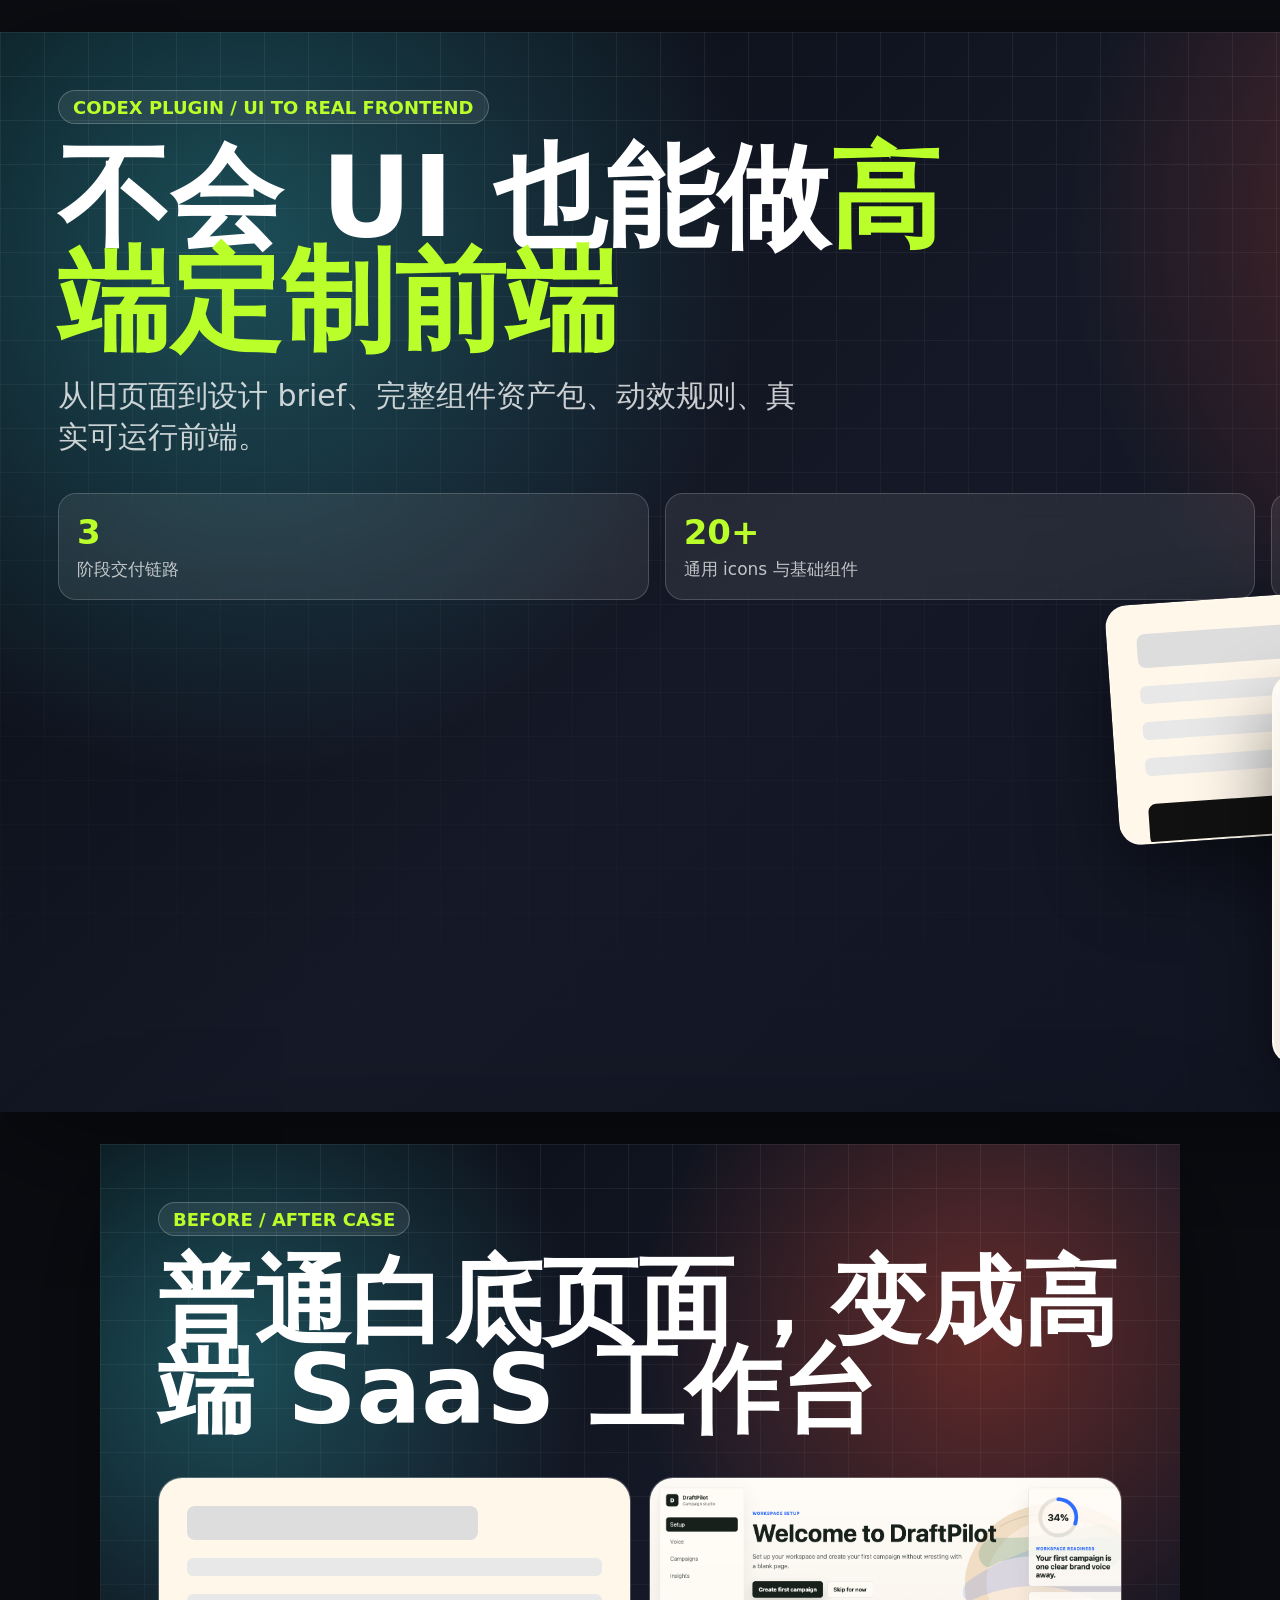
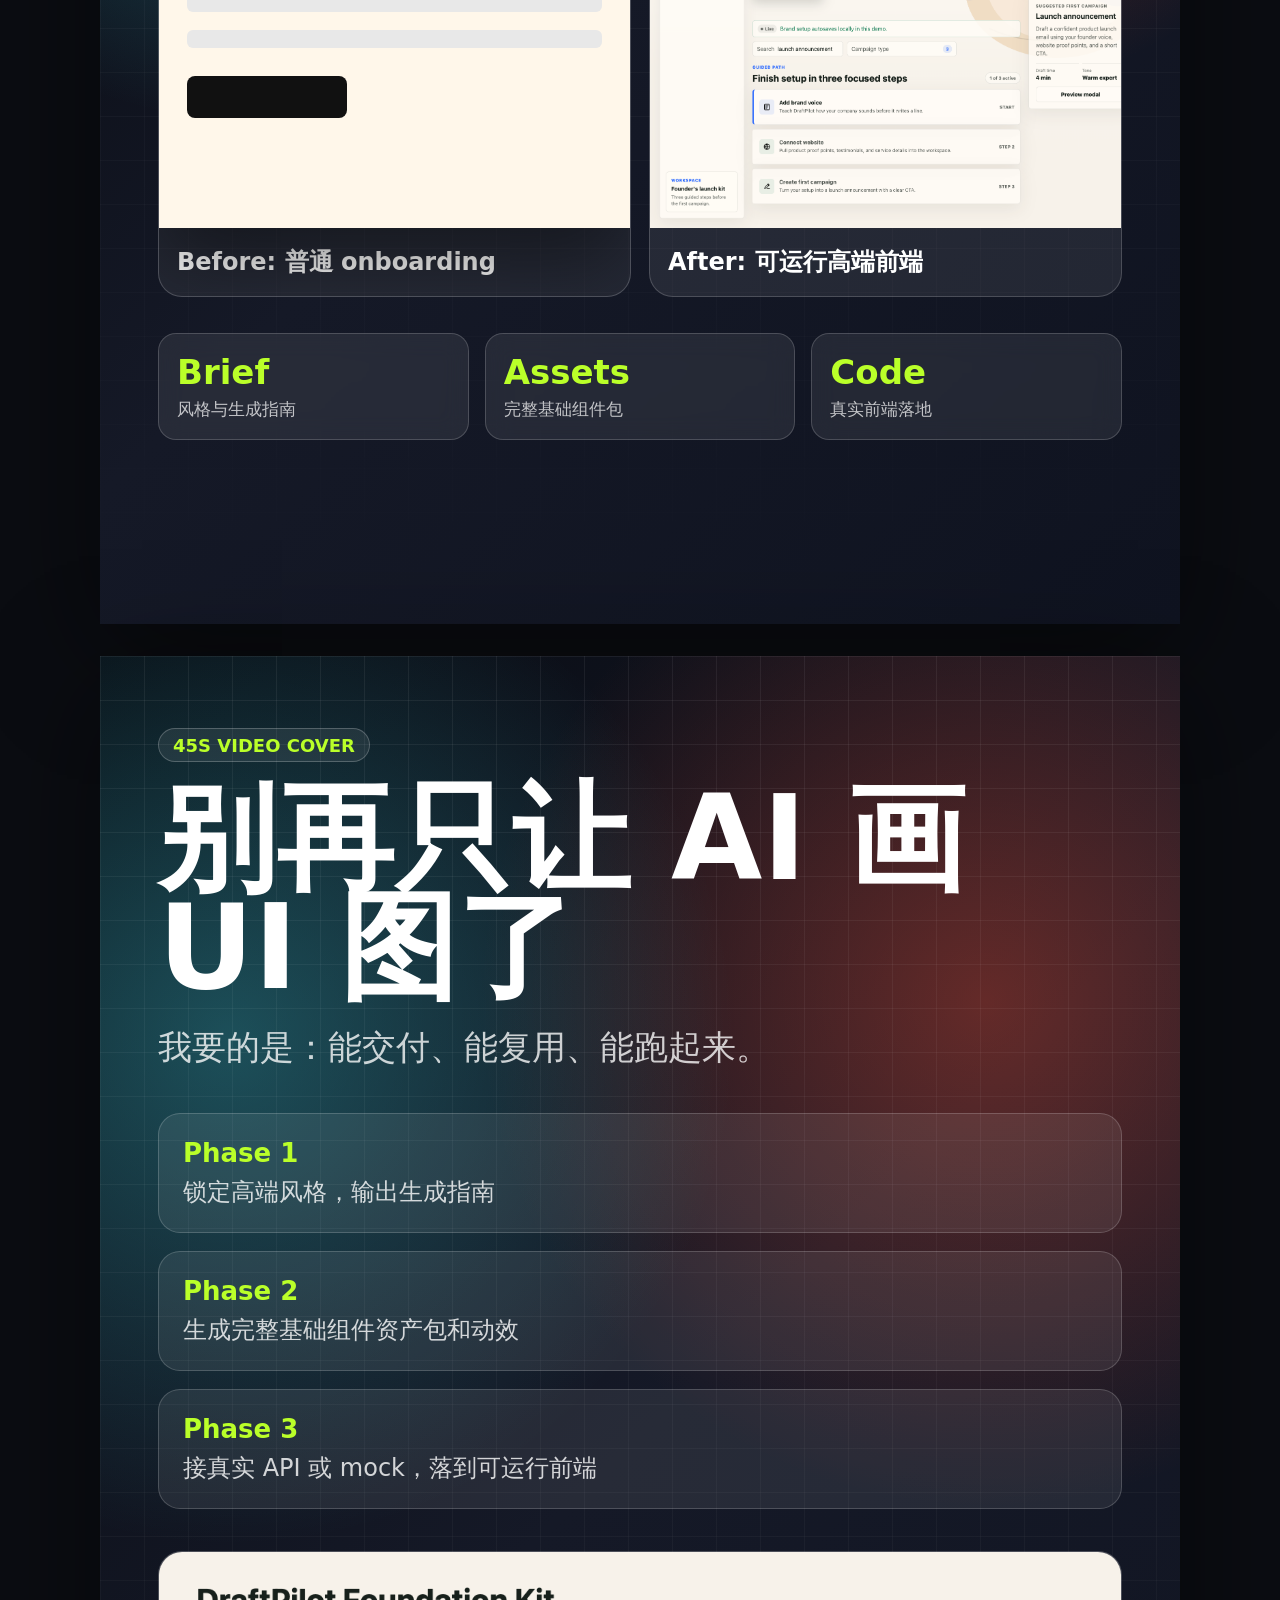
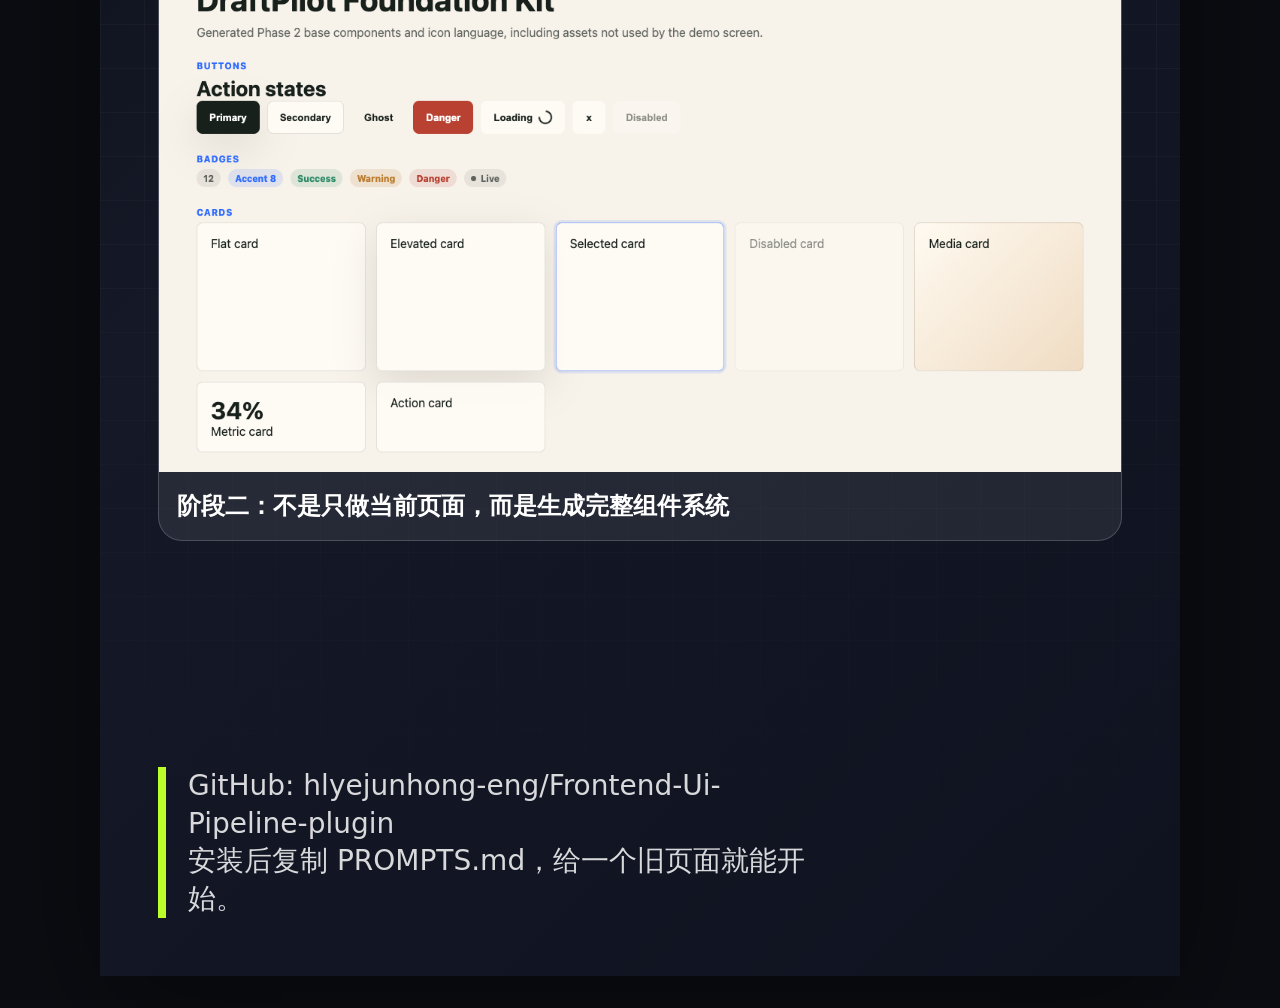
==== launch-kit/social-assets/index.html @ e6e09268 "Add social launch kit" ====
<!doctype html>
<html lang="zh-CN">
  <head>
    <meta charset="utf-8" />
    <meta name="viewport" content="width=device-width, initial-scale=1" />
    <title>Frontend UI Pipeline Social Assets</title>
    <style>
      :root {
        --ink: #080b12;
        --electric: #2e6bff;
        --acid: #baff29;
        --hot: #ff4d2e;
        --paper: #fff7ea;
        --cyan: #44f3ff;
      }

      * {
        box-sizing: border-box;
      }

      body {
        margin: 0;
        background: #0b0d12;
        font-family: Inter, ui-sans-serif, system-ui, -apple-system, BlinkMacSystemFont, "Segoe UI", sans-serif;
        color: white;
      }

      .board {
        position: relative;
        overflow: hidden;
        margin: 32px auto;
        background:
          radial-gradient(circle at 12% 20%, rgba(68, 243, 255, 0.28), transparent 28%),
          radial-gradient(circle at 82% 18%, rgba(255, 77, 46, 0.34), transparent 28%),
          linear-gradient(135deg, #080b12 0%, #151927 44%, #0f1320 100%);
        box-shadow: 0 30px 120px rgba(0, 0, 0, 0.45);
      }

      .board::before {
        position: absolute;
        inset: 0;
        background-image:
          linear-gradient(rgba(255,255,255,0.08) 1px, transparent 1px),
          linear-gradient(90deg, rgba(255,255,255,0.08) 1px, transparent 1px);
        background-size: 44px 44px;
        mask-image: linear-gradient(180deg, rgba(0,0,0,0.8), transparent);
        content: "";
      }

      .content {
        position: relative;
        z-index: 1;
        height: 100%;
        padding: 58px;
      }

      .tag {
        display: inline-flex;
        align-items: center;
        min-height: 34px;
        border: 1px solid rgba(255,255,255,0.22);
        border-radius: 999px;
        padding: 0 14px;
        color: var(--acid);
        background: rgba(255,255,255,0.08);
        font-size: 18px;
        font-weight: 900;
        letter-spacing: 0;
        text-transform: uppercase;
      }

      h1 {
        max-width: 980px;
        margin: 22px 0 0;
        font-size: 112px;
        line-height: 0.92;
        letter-spacing: 0;
      }

      h1 span {
        color: var(--acid);
      }

      .sub {
        max-width: 740px;
        margin: 24px 0 0;
        color: rgba(255,255,255,0.78);
        font-size: 30px;
        line-height: 1.35;
      }

      .proof {
        display: grid;
        grid-template-columns: repeat(3, 1fr);
        gap: 16px;
        margin-top: 36px;
      }

      .proof-card {
        border: 1px solid rgba(255,255,255,0.18);
        border-radius: 18px;
        padding: 18px;
        background: rgba(255,255,255,0.08);
        backdrop-filter: blur(12px);
      }

      .proof-card strong {
        display: block;
        color: var(--acid);
        font-size: 34px;
      }

      .proof-card span {
        display: block;
        margin-top: 6px;
        color: rgba(255,255,255,0.72);
        font-size: 17px;
      }

      .screen-stack {
        position: absolute;
        right: 48px;
        bottom: 48px;
        width: 760px;
        height: 470px;
      }

      .screen {
        position: absolute;
        overflow: hidden;
        border: 2px solid rgba(255,255,255,0.2);
        border-radius: 22px;
        background: var(--paper);
        box-shadow: 0 36px 80px rgba(0,0,0,0.45);
      }

      .screen img {
        width: 100%;
        height: 100%;
        object-fit: cover;
        object-position: left top;
        display: block;
      }

      .screen.after {
        right: 0;
        bottom: 0;
        width: 600px;
        height: 390px;
      }

      .screen.before {
        left: 0;
        top: 0;
        width: 360px;
        height: 240px;
        padding: 28px;
        color: #111;
        transform: rotate(-4deg);
      }

      .wire-title {
        width: 70%;
        height: 34px;
        border-radius: 8px;
        background: #ddd;
      }

      .wire-line {
        height: 18px;
        margin-top: 18px;
        border-radius: 6px;
        background: #e8e8e8;
      }

      .wire-button {
        width: 160px;
        height: 42px;
        margin-top: 28px;
        border-radius: 8px;
        background: #111;
      }

      .arrow {
        position: absolute;
        left: 270px;
        top: 190px;
        color: var(--acid);
        font-size: 98px;
        font-weight: 900;
        transform: rotate(-8deg);
      }

      .wide {
        width: 1920px;
        height: 1080px;
      }

      .square {
        width: 1080px;
        height: 1080px;
      }

      .story {
        width: 1080px;
        height: 1920px;
      }

      .square h1 {
        font-size: 96px;
      }

      .square .screen-stack {
        right: 42px;
        bottom: 48px;
        width: 820px;
      }

      .story .content {
        padding: 72px 58px;
      }

      .story h1 {
        font-size: 118px;
      }

      .story .sub {
        font-size: 34px;
      }

      .steps {
        display: grid;
        gap: 18px;
        margin-top: 42px;
      }

      .step {
        border: 1px solid rgba(255,255,255,0.18);
        border-radius: 22px;
        padding: 24px;
        background: rgba(255,255,255,0.08);
      }

      .step b {
        color: var(--acid);
        font-size: 26px;
      }

      .step span {
        display: block;
        margin-top: 8px;
        color: rgba(255,255,255,0.8);
        font-size: 24px;
      }

      .qr-block {
        position: absolute;
        left: 58px;
        bottom: 58px;
        max-width: 680px;
        border-left: 8px solid var(--acid);
        padding-left: 22px;
        color: rgba(255,255,255,0.84);
        font-size: 28px;
        line-height: 1.35;
      }

      .case-grid {
        display: grid;
        grid-template-columns: 1fr 1fr;
        gap: 18px;
        margin-top: 42px;
      }

      .case-panel {
        overflow: hidden;
        border: 1px solid rgba(255,255,255,0.18);
        border-radius: 24px;
        background: rgba(255,255,255,0.08);
      }

      .case-panel img {
        width: 100%;
        height: 350px;
        object-fit: cover;
        object-position: left top;
        display: block;
      }

      .case-panel strong {
        display: block;
        padding: 18px;
        font-size: 24px;
      }
    </style>
  </head>
  <body>
    <section class="board wide" id="cover-wide">
      <div class="content">
        <div class="tag">Codex Plugin / UI to Real Frontend</div>
        <h1>不会 UI 也能做<span>高端定制前端</span></h1>
        <p class="sub">从旧页面到设计 brief、完整组件资产包、动效规则、真实可运行前端。</p>
        <div class="proof">
          <div class="proof-card"><strong>3</strong><span>阶段交付链路</span></div>
          <div class="proof-card"><strong>20+</strong><span>通用 icons 与基础组件</span></div>
          <div class="proof-card"><strong>Run</strong><span>直接打开可运行 demo</span></div>
        </div>
        <div class="screen-stack">
          <div class="screen before">
            <div class="wire-title"></div>
            <div class="wire-line"></div>
            <div class="wire-line"></div>
            <div class="wire-line"></div>
            <div class="wire-button"></div>
          </div>
          <div class="arrow">→</div>
          <div class="screen after">
            <img src="../../examples/demo-draftpilot/evidence/screenshots/draftpilot-desktop.png" alt="DraftPilot after redesign" />
          </div>
        </div>
      </div>
    </section>

    <section class="board square" id="case-square">
      <div class="content">
        <div class="tag">Before / After Case</div>
        <h1>普通白底页面，变成高端 SaaS 工作台</h1>
        <div class="case-grid">
          <div class="case-panel">
            <div class="screen before" style="position:relative; width:100%; height:350px; transform:none; border:0; border-radius:0;">
              <div class="wire-title"></div>
              <div class="wire-line"></div>
              <div class="wire-line"></div>
              <div class="wire-line"></div>
              <div class="wire-button"></div>
            </div>
            <strong>Before: 普通 onboarding</strong>
          </div>
          <div class="case-panel">
            <img src="../../examples/demo-draftpilot/evidence/screenshots/draftpilot-desktop.png" alt="After premium UI" />
            <strong>After: 可运行高端前端</strong>
          </div>
        </div>
        <div class="proof">
          <div class="proof-card"><strong>Brief</strong><span>风格与生成指南</span></div>
          <div class="proof-card"><strong>Assets</strong><span>完整基础组件包</span></div>
          <div class="proof-card"><strong>Code</strong><span>真实前端落地</span></div>
        </div>
      </div>
    </section>

    <section class="board story" id="story-vertical">
      <div class="content">
        <div class="tag">45s Video Cover</div>
        <h1>别再只让 AI 画 UI 图了</h1>
        <p class="sub">我要的是：能交付、能复用、能跑起来。</p>
        <div class="steps">
          <div class="step"><b>Phase 1</b><span>锁定高端风格，输出生成指南</span></div>
          <div class="step"><b>Phase 2</b><span>生成完整基础组件资产包和动效</span></div>
          <div class="step"><b>Phase 3</b><span>接真实 API 或 mock，落到可运行前端</span></div>
        </div>
        <div class="case-panel" style="margin-top:42px;">
          <img src="../../examples/demo-draftpilot/phase2/design-system/component-gallery.png" alt="Foundation component gallery" style="height:520px;" />
          <strong>阶段二：不是只做当前页面，而是生成完整组件系统</strong>
        </div>
        <div class="qr-block">
          GitHub: hlyejunhong-eng/Frontend-Ui-Pipeline-plugin<br />
          安装后复制 PROMPTS.md，给一个旧页面就能开始。
        </div>
      </div>
    </section>
  </body>
</html>
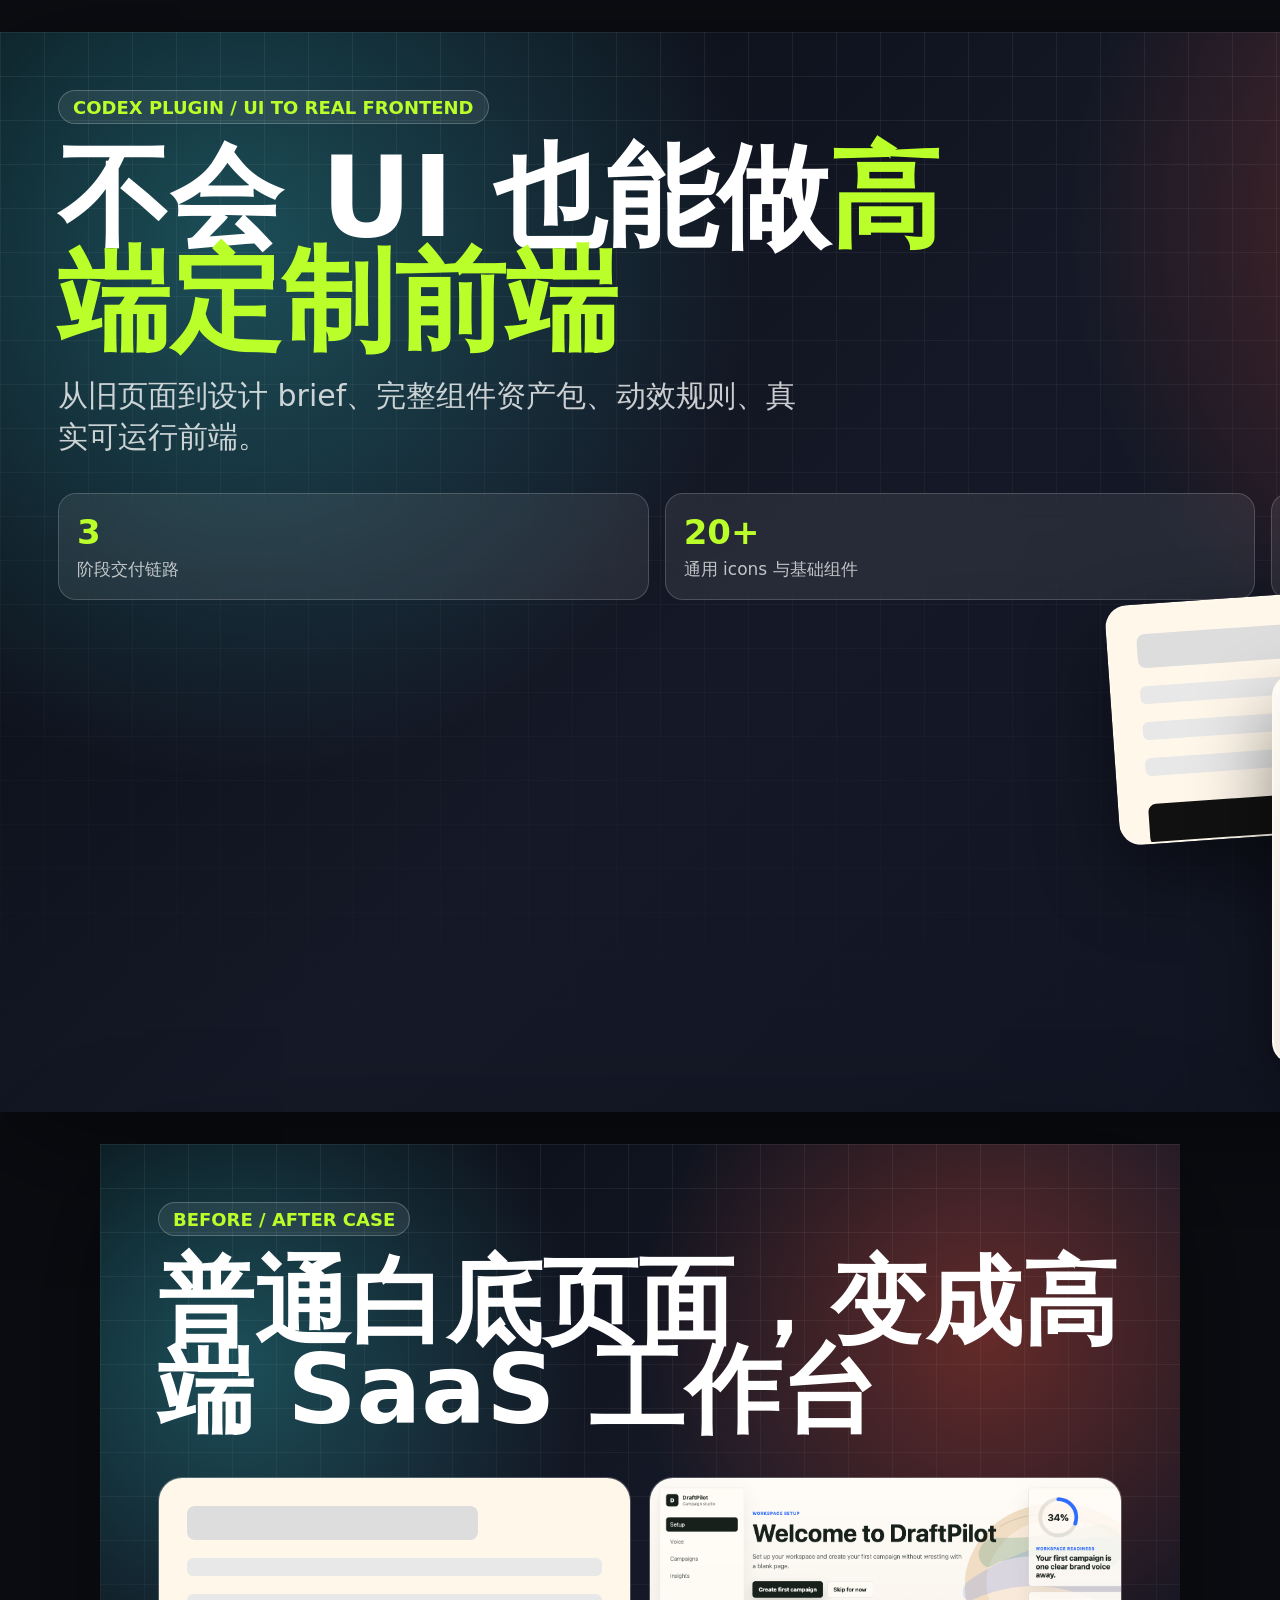
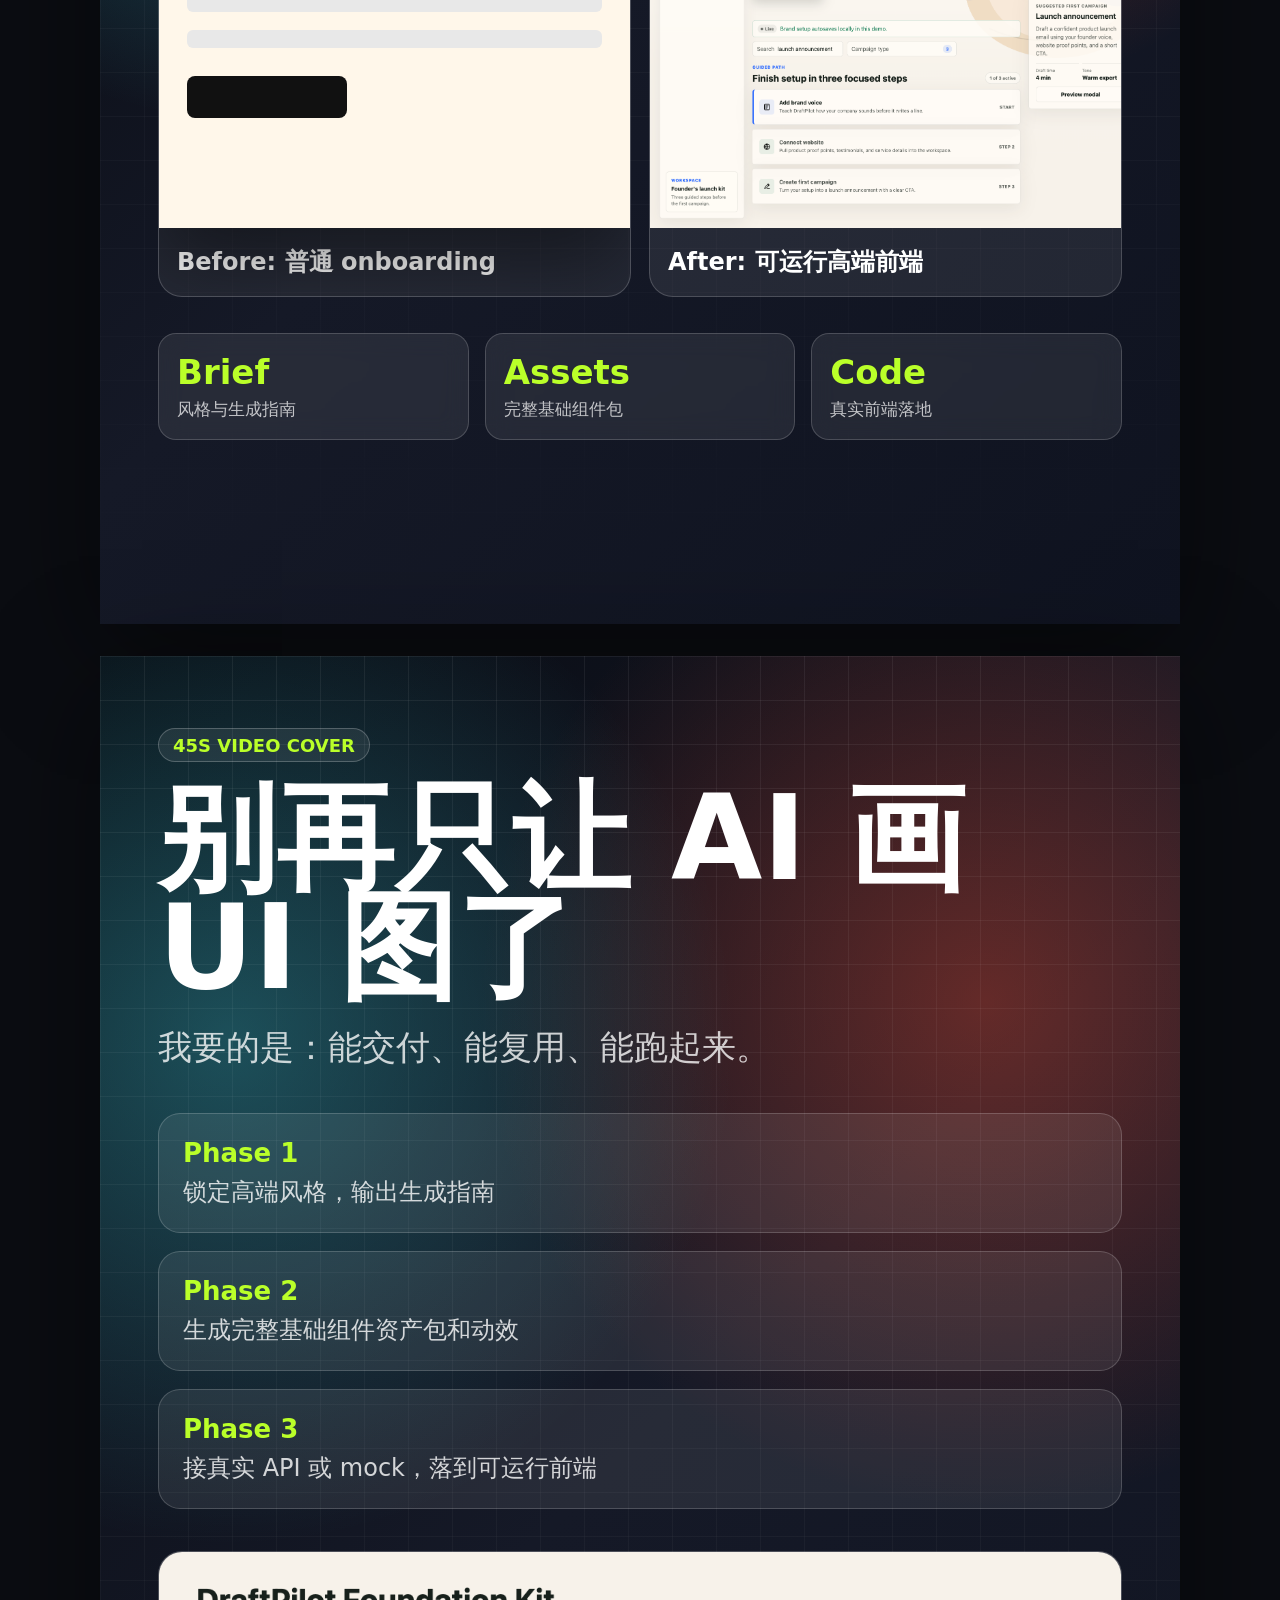
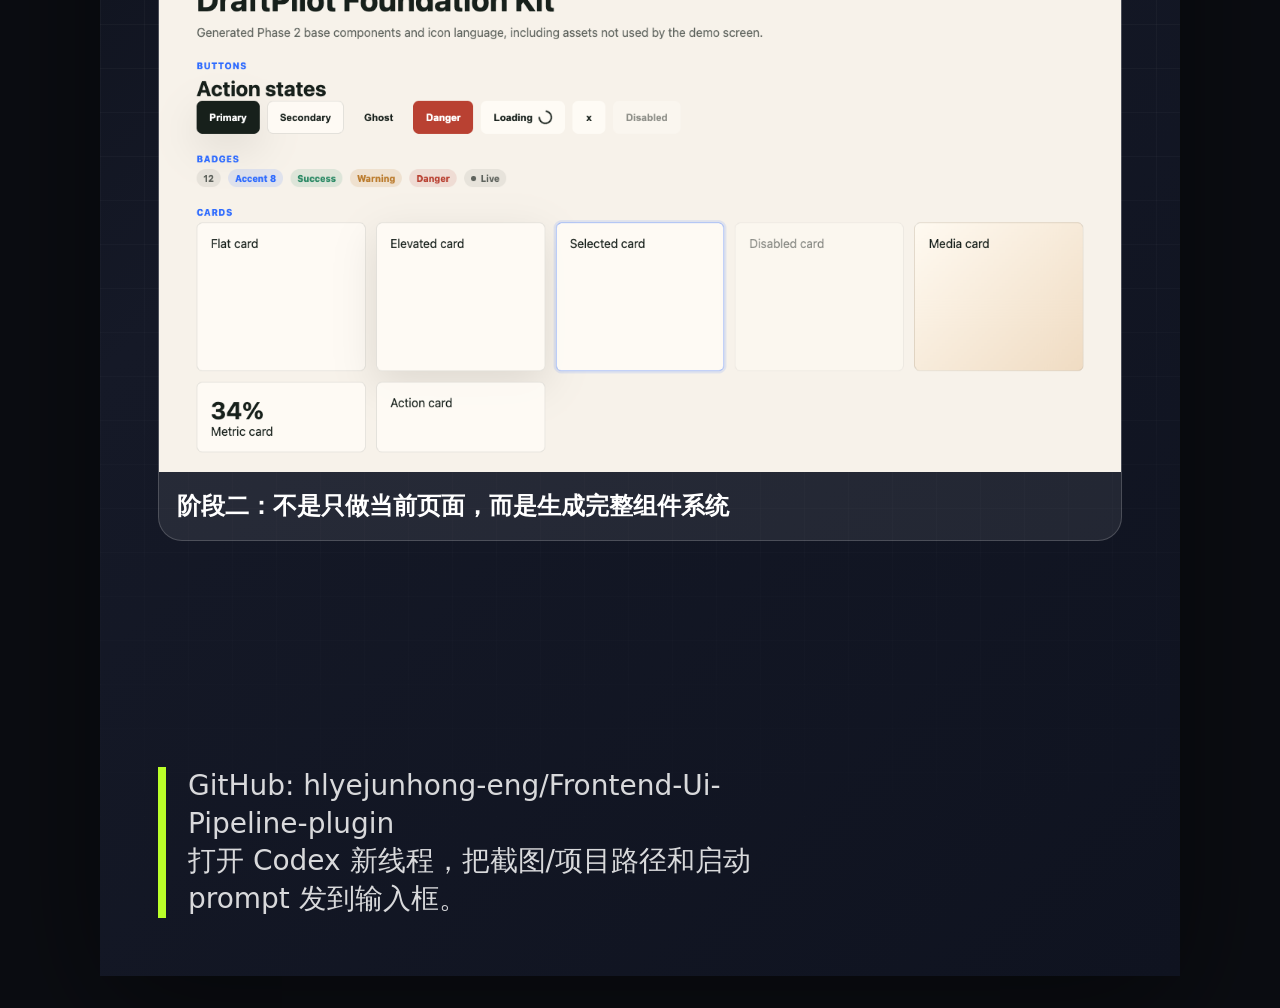
==== commit bdfdd4a3: "Clarify plugin install and start flow" ====
--- a/launch-kit/social-assets/index.html
+++ b/launch-kit/social-assets/index.html
@@ -365,7 +365,7 @@
         </div>
         <div class="qr-block">
           GitHub: hlyejunhong-eng/Frontend-Ui-Pipeline-plugin<br />
-          安装后复制 PROMPTS.md，给一个旧页面就能开始。
+          打开 Codex 新线程，把截图/项目路径和启动 prompt 发到输入框。
         </div>
       </div>
     </section>
